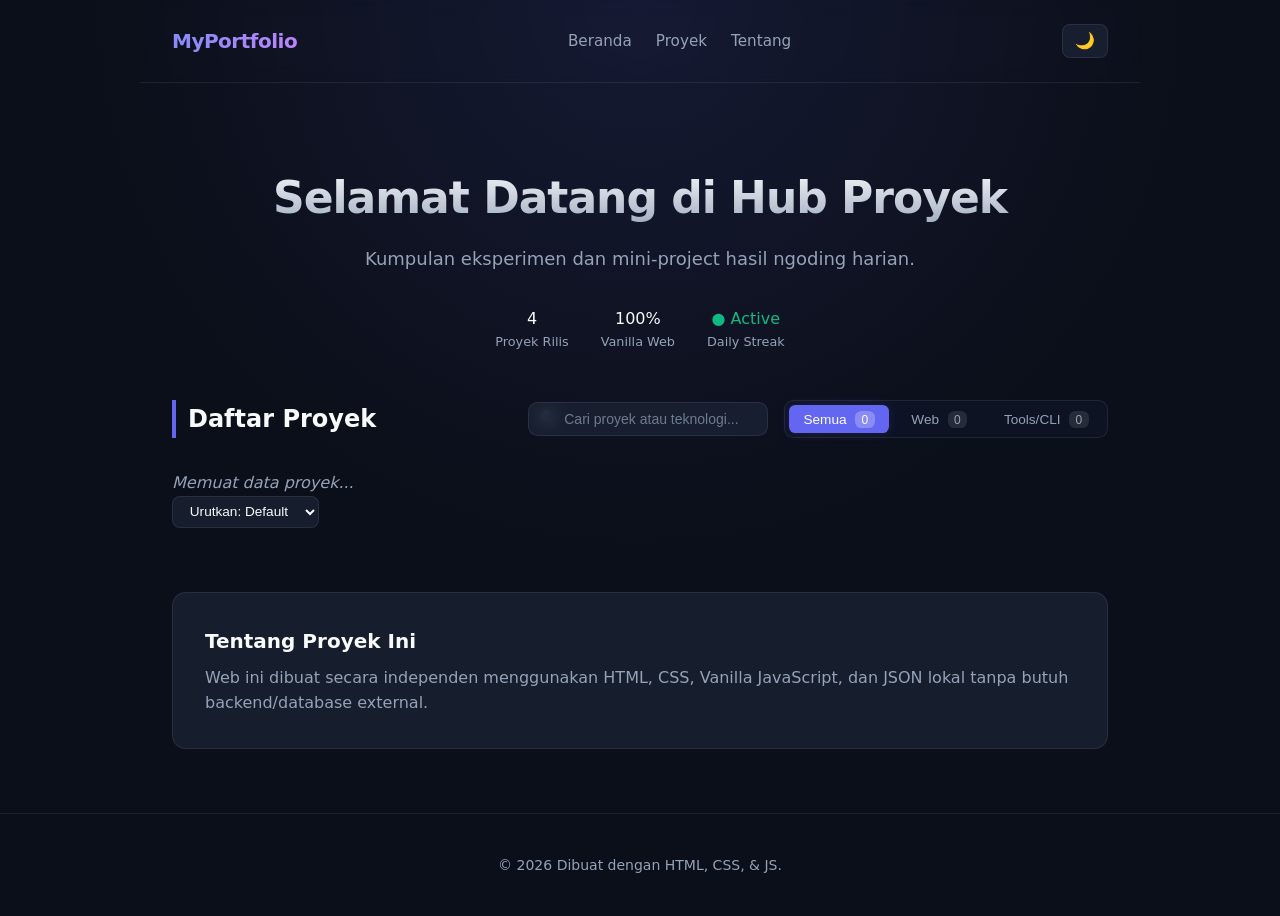
==== index.html @ 09abb9d1 "Add dropdown for project sorting options" ====
<!DOCTYPE html>
<html lang="id">
<head>
  <meta charset="UTF-8">
  <meta name="viewport" content="width=device-width, initial-scale=1.0">
  <title>Katalog Proyek - Dev Daily</title>
  <link rel="stylesheet" href="style.css">
</head>
<body>

 <!-- Header / Navigasi (Tambahkan tombol Theme Toggle di sini) -->
  <header>
    <div class="logo">MyPortfolio</div>
    <nav>
      <ul>
        <li><a href="#home">Beranda</a></li>
        <li><a href="#projects">Proyek</a></li>
        <li><a href="#about">Tentang</a></li>
      </ul>
    </nav>
    
    <!-- FITUR 1: Tombol Toggle Tema -->
    <button id="theme-toggle" class="theme-btn" title="Ganti Tema">🌙</button>
  </header>

  <!-- ... (seluruh isi main content kamu tetap sama) ... -->




  <!-- Hero Section -->
  <section id="home" class="hero">
    <h1>Selamat Datang di Hub Proyek</h1>
    <p>Kumpulan eksperimen dan mini-project hasil ngoding harian.</p>

    <!-- Stat Banner (Fitur Baru) -->
    <div class="stats-container" style="display: flex; justify-content: center; gap: 2rem; margin-top: 2rem;">
      <div class="stat-item">
        <span class="stat-number" id="stat-total">4</span>
        <span class="stat-label" style="display: block; font-size: 0.8rem; color: var(--text-muted);">Proyek Rilis</span>
      </div>
      <div class="stat-item">
        <span class="stat-number">100%</span>
        <span class="stat-label" style="display: block; font-size: 0.8rem; color: var(--text-muted);">Vanilla Web</span>
      </div>
      <div class="stat-item">
        <span class="stat-number" style="color: #10b981;">● Active</span>
        <span class="stat-label" style="display: block; font-size: 0.8rem; color: var(--text-muted);">Daily Streak</span>
      </div>
    </div>
  </section>

  <!-- Main Content: Tempat nampilin data dari JSON -->
  <main>
    <section id="projects" class="project-section">
      <div class="section-header">
        <h2>Daftar Proyek</h2>
        
        <div style="display: flex; gap: 1rem; flex-wrap: wrap; align-items: center;">
        <!-- Search Box dengan Ikon -->
<div class="search-box">
  <span class="search-icon">🔍</span>
  <input 
    type="text" 
    id="search-input" 
    placeholder="Cari proyek atau teknologi..." 
    autocomplete="off"
  >
</div>

          <!-- Filter Kategori -->
         <!-- Filter Kategori dengan Counter (Fitur 1) -->
<div class="filter-container">
  <button class="filter-btn active" data-category="all">
    Semua <span id="count-all" class="badge-count">0</span>
  </button>
  <button class="filter-btn" data-category="web">
    Web <span id="count-web" class="badge-count">0</span>
  </button>
  <button class="filter-btn" data-category="tools">
    Tools/CLI <span id="count-tools" class="badge-count">0</span>
  </button>
</div>
        </div>
      </div>
      
      <!-- Container yang diisi data dari JSON pake JS -->
      <div id="project-container" class="project-grid">
        <p class="loading">Memuat data proyek...</p>
      </div>
    </section>

    <!-- Dropdown Sorting Proyek -->
<select id="sort-select" style="background: var(--card-bg); border: 1px solid var(--card-border); color: var(--text-main); padding: 0.4rem 0.8rem; border-radius: 0.5rem; font-size: 0.85rem; outline: none; cursor: pointer;">
  <option value="default">Urutkan: Default</option>
  <option value="asc">Judul: A - Z</option>
  <option value="desc">Judul: Z - A</option>
</select>

    <!-- Section Tentang / About -->
    <section id="about" class="about-section">
      <h2>Tentang Proyek Ini</h2>
      <p>Web ini dibuat secara independen menggunakan HTML, CSS, Vanilla JavaScript, dan JSON lokal tanpa butuh backend/database external.</p>
    </section>
  </main>

  <!-- Footer -->
  <footer>
    <p>&copy; 2026 Dibuat dengan HTML, CSS, & JS.</p>
  </footer>

  <script src="script.js"></script>
    <!-- FITUR 2: Tombol Back to Top -->
  <button id="back-to-top" class="back-to-top-btn hidden" title="Ke Atas">↑</button>
</body>
</html>
---- style.css ----
/* ==========================================
   1. RESET & VARIABLES (MODERN DARK THEME)
   ========================================== */
* {
  margin: 0;
  padding: 0;
  box-sizing: border-box;
}

:root {
  --primary-color: #6366f1;
  --primary-hover: #4f46e5;
  --primary-glow: rgba(99, 102, 241, 0.15);
  --bg-color: #0b0f19;
  --card-bg: rgba(30, 41, 59, 0.6);
  --card-border: rgba(255, 255, 255, 0.08);
  --text-main: #f8fafc;
  --text-muted: #94a3b8;
  --border-color: #1e293b;
  --max-width: 1000px;
}

body {
  font-family: system-ui, -apple-system, BlinkMacSystemFont, 'Segoe UI', Roboto, sans-serif;
  background-color: var(--bg-color);
  color: var(--text-main);
  line-height: 1.6;
  min-height: 100vh;
  /* Background gradient lembut */
  background-image: radial-gradient(circle at 50% 0%, rgba(99, 102, 241, 0.12) 0%, transparent 50%);
  background-attachment: fixed;
}

/* Custom Scrollbar */
::-webkit-scrollbar {
  width: 8px;
}
::-webkit-scrollbar-track {
  background: var(--bg-color);
}
::-webkit-scrollbar-thumb {
  background: var(--border-color);
  border-radius: 4px;
}
::-webkit-scrollbar-thumb:hover {
  background: var(--primary-color);
}

/* ==========================================
   2. HEADER & NAVIGATION
   ========================================== */
header {
  display: flex;
  justify-content: space-between;
  align-items: center;
  max-width: var(--max-width);
  margin: 0 auto;
  padding: 1.5rem 2rem;
  border-bottom: 1px solid var(--card-border);
  backdrop-filter: blur(8px);
}

.logo {
  font-size: 1.25rem;
  font-weight: 800;
  background: linear-gradient(135deg, #818cf8, #c084fc);
  -webkit-background-clip: text;
  -webkit-text-fill-color: transparent;
  letter-spacing: -0.5px;
}

nav ul {
  display: flex;
  gap: 1.5rem;
  list-style: none;
}

nav a {
  color: var(--text-muted);
  text-decoration: none;
  font-weight: 500;
  font-size: 0.95rem;
  transition: all 0.2s ease;
}

nav a:hover {
  color: var(--text-main);
}

/* ==========================================
   3. HERO SECTION
   ========================================== */
.hero {
  text-align: center;
  padding: 5rem 1.5rem 3rem;
  max-width: var(--max-width);
  margin: 0 auto;
}

.hero h1 {
  font-size: 2.75rem;
  font-weight: 800;
  margin-bottom: 0.75rem;
  letter-spacing: -1px;
  background: linear-gradient(to bottom, #ffffff, var(--text-muted));
  -webkit-background-clip: text;
  -webkit-text-fill-color: transparent;
}

.hero p {
  color: var(--text-muted);
  font-size: 1.125rem;
  max-width: 600px;
  margin: 0 auto;
}

/* ==========================================
   4. MAIN CONTENT & GRID
   ========================================== */
main {
  max-width: var(--max-width);
  margin: 0 auto;
  padding: 0 2rem 4rem;
}

.section-header {
  display: flex;
  justify-content: space-between;
  align-items: center;
  flex-wrap: wrap;
  gap: 1rem;
  margin-bottom: 2rem;
}

.project-section h2 {
  font-size: 1.5rem;
  font-weight: 700;
  border-left: 4px solid var(--primary-color);
  padding-left: 0.75rem;
}

.filter-container {
  display: flex;
  gap: 0.5rem;
  background: rgba(15, 23, 42, 0.6);
  padding: 0.25rem;
  border-radius: 0.6rem;
  border: 1px solid var(--card-border);
}

.filter-btn {
  background: transparent;
  color: var(--text-muted);
  border: none;
  padding: 0.4rem 0.9rem;
  border-radius: 0.4rem;
  cursor: pointer;
  font-size: 0.85rem;
  font-weight: 500;
  transition: all 0.2s ease;
}

.filter-btn:hover {
  color: var(--text-main);
}

.filter-btn.active {
  background-color: var(--primary-color);
  color: #ffffff;
  box-shadow: 0 0 12px var(--primary-glow);
}

/* Grid layout */
.project-grid {
  display: grid;
  grid-template-columns: repeat(auto-fill, minmax(290px, 1fr));
  gap: 1.5rem;
}

/* Glassmorphism Card Style */
.card {
  background: var(--card-bg);
  backdrop-filter: blur(12px);
  -webkit-backdrop-filter: blur(12px);
  border: 1px solid var(--card-border);
  border-radius: 0.85rem;
  padding: 1.75rem;
  display: flex;
  flex-direction: column;
  justify-content: space-between;
  transition: transform 0.25s ease, border-color 0.25s ease, box-shadow 0.25s ease;
}

.card:hover {
  transform: translateY(-5px);
  border-color: rgba(99, 102, 241, 0.4);
  box-shadow: 0 12px 24px -10px var(--primary-glow);
}

.card h3 {
  font-size: 1.2rem;
  font-weight: 700;
  margin-bottom: 0.5rem;
}

.card p {
  color: var(--text-muted);
  font-size: 0.925rem;
  line-height: 1.5;
  margin-bottom: 1.25rem;
}

.loading {
  color: var(--text-muted);
  font-style: italic;
}

/* ==========================================
   5. ABOUT SECTION
   ========================================== */
.about-section {
  margin-top: 4rem;
  padding: 2rem;
  background: var(--card-bg);
  backdrop-filter: blur(12px);
  border-radius: 0.85rem;
  border: 1px solid var(--card-border);
}

.about-section h2 {
  font-size: 1.25rem;
  margin-bottom: 0.5rem;
}

.about-section p {
  color: var(--text-muted);
}

/* ==========================================
   6. DETAIL PAGE STYLES (detail.html)
   ========================================== */
.detail-container {
  max-width: 750px;
  margin: 3rem auto;
  background: var(--card-bg);
  backdrop-filter: blur(12px);
  border: 1px solid var(--card-border);
  border-radius: 0.85rem;
  padding: 2.5rem;
  box-shadow: 0 20px 30px -15px rgba(0, 0, 0, 0.5);
}

.detail-header h1 {
  font-size: 2.25rem;
  font-weight: 800;
  letter-spacing: -0.5px;
  margin-bottom: 0.5rem;
}

.detail-body h2 {
  font-size: 1.2rem;
  margin-bottom: 0.75rem;
  color: var(--text-main);
}

.detail-body p {
  white-space: pre-line;
  color: var(--text-muted);
  font-size: 1rem;
  line-height: 1.8;
}

.btn-link {
  display: inline-block;
  background-color: var(--primary-color);
  color: white;
  text-decoration: none;
  padding: 0.65rem 1.25rem;
  border-radius: 0.5rem;
  font-size: 0.9rem;
  font-weight: 600;
  box-shadow: 0 4px 12px var(--primary-glow);
  transition: all 0.2s ease;
}

.btn-link:hover {
  background-color: var(--primary-hover);
  transform: translateY(-2px);
}

/* ==========================================
   7. FOOTER & RESPONSIVE
   ========================================== */
footer {
  text-align: center;
  padding: 2.5rem 1.5rem;
  border-top: 1px solid var(--card-border);
  color: var(--text-muted);
  font-size: 0.875rem;
}

@media (max-width: 640px) {
  header {
    flex-direction: column;
    gap: 1rem;
  }
  
  .hero h1 {
    font-size: 2rem;
  }

  .detail-container {
    padding: 1.5rem;
    margin: 1.5rem 1rem;
  }

  .detail-header h1 {
    font-size: 1.75rem;
  }
}

/* ==========================================
  8. SEARCH BOX STYLES
   ========================================== */
.search-box {
  position: relative;
  display: flex;
  align-items: center;
  min-width: 240px;
}

.search-icon {
  position: absolute;
  left: 0.75rem;
  font-size: 0.85rem;
  color: var(--text-muted);
  pointer-events: none;
}

#search-input {
  width: 100%;
  background: var(--card-bg);
  backdrop-filter: blur(8px);
  border: 1px solid var(--card-border);
  color: var(--text-main);
  padding: 0.5rem 0.8rem 0.5rem 2.2rem; 
  border-radius: 0.6rem;
  font-size: 0.875rem;
  outline: none;
  transition: all 0.25s ease;
}

/* Placeholder Styling */
#search-input::placeholder {
  color: var(--text-muted);
  opacity: 0.7;
}

/* Hover & Focus State (Glow Effect) */
#search-input:hover {
  border-color: rgba(99, 102, 241, 0.3);
}

#search-input:focus {
  border-color: var(--primary-color);
  box-shadow: 0 0 12px var(--primary-glow);
  background: rgba(30, 41, 59, 0.8);
}

/* Adjustments untuk Layar HP */
@media (max-width: 640px) {
  .search-box {
    width: 100%; /* Penuhi lebar screen di mobile */
    min-width: unset;
  }
}

/* ==========================================
   9. LIGHT THEME VARIABLES
   ========================================== */
body.light-theme {
  --bg-color: #f8fafc;
  --card-bg: rgba(255, 255, 255, 0.8);
  --card-border: rgba(0, 0, 0, 0.08);
  --text-main: #0f172a;
  --text-muted: #64748b;
  --border-color: #e2e8f0;
  background-image: radial-gradient(circle at 50% 0%, rgba(99, 102, 241, 0.08) 0%, transparent 50%);
}

.theme-btn {
  background: var(--card-bg);
  border: 1px solid var(--card-border);
  color: var(--text-main);
  padding: 0.4rem 0.75rem;
  border-radius: 0.5rem;
  cursor: pointer;
  font-size: 1rem;
  transition: all 0.2s ease;
}

.theme-btn:hover {
  border-color: var(--primary-color);
  transform: scale(1.05);
}

/* ==========================================
   10. BACK TO TOP BUTTON
   ========================================== */
.back-to-top-btn {
  position: fixed;
  bottom: 2rem;
  right: 2rem;
  background-color: var(--primary-color);
  color: white;
  border: none;
  width: 42px;
  height: 42px;
  border-radius: 50%;
  cursor: pointer;
  font-size: 1.2rem;
  font-weight: bold;
  box-shadow: 0 4px 12px var(--primary-glow);
  transition: all 0.3s ease;
  z-index: 99;
}

.back-to-top-btn:hover {
  background-color: var(--primary-hover);
  transform: translateY(-3px);
}

.back-to-top-btn.hidden {
  opacity: 0;
  visibility: hidden;
  transform: translateY(10px);
}

/* ==========================================
   11. BADGE COUNT STYLES
   ========================================== */
.badge-count {
  background: rgba(255, 255, 255, 0.1);
  font-size: 0.75rem;
  padding: 0.1rem 0.4rem;
  border-radius: 0.4rem;
  margin-left: 0.3rem;
}

.filter-btn.active .badge-count {
  background: rgba(255, 255, 255, 0.25);
}

/* ==========================================
   12. SKELETON LOADING EFFECT
   ========================================== */
.skeleton-card {
  background: var(--card-bg);
  border: 1px solid var(--card-border);
  border-radius: 0.85rem;
  padding: 1.75rem;
  display: flex;
  flex-direction: column;
  gap: 1rem;
}

.skeleton-line {
  height: 14px;
  background: linear-gradient(
    90deg,
    rgba(255, 255, 255, 0.03) 25%,
    rgba(255, 255, 255, 0.08) 37%,
    rgba(255, 255, 255, 0.03) 63%
  );
  background-size: 400% 100%;
  border-radius: 4px;
  animation: skeleton-shimmer 1.4s ease infinite;
}

.skeleton-title {
  height: 22px;
  width: 60%;
}

.skeleton-text {
  width: 90%;
}

.skeleton-text-short {
  width: 40%;
}

@keyframes skeleton-shimmer {
  0% { background-position: 100% 50%; }
  100% { background-position: 0 50%; }
}

/* ==========================================
   13. TOAST NOTIFICATION (detail.html)
   ========================================== */
.toast {
  position: fixed;
  bottom: 2rem;
  left: 50%;
  transform: translateX(-50%);
  background-color: var(--primary-color);
  color: white;
  padding: 0.6rem 1.2rem;
  border-radius: 2rem;
  font-size: 0.875rem;
  font-weight: 600;
  box-shadow: 0 10px 20px rgba(0, 0, 0, 0.3);
  transition: all 0.3s ease;
  z-index: 1000;
}

.toast.hidden {
  opacity: 0;
  transform: translate(-50%, 20px);
  pointer-events: none;
}
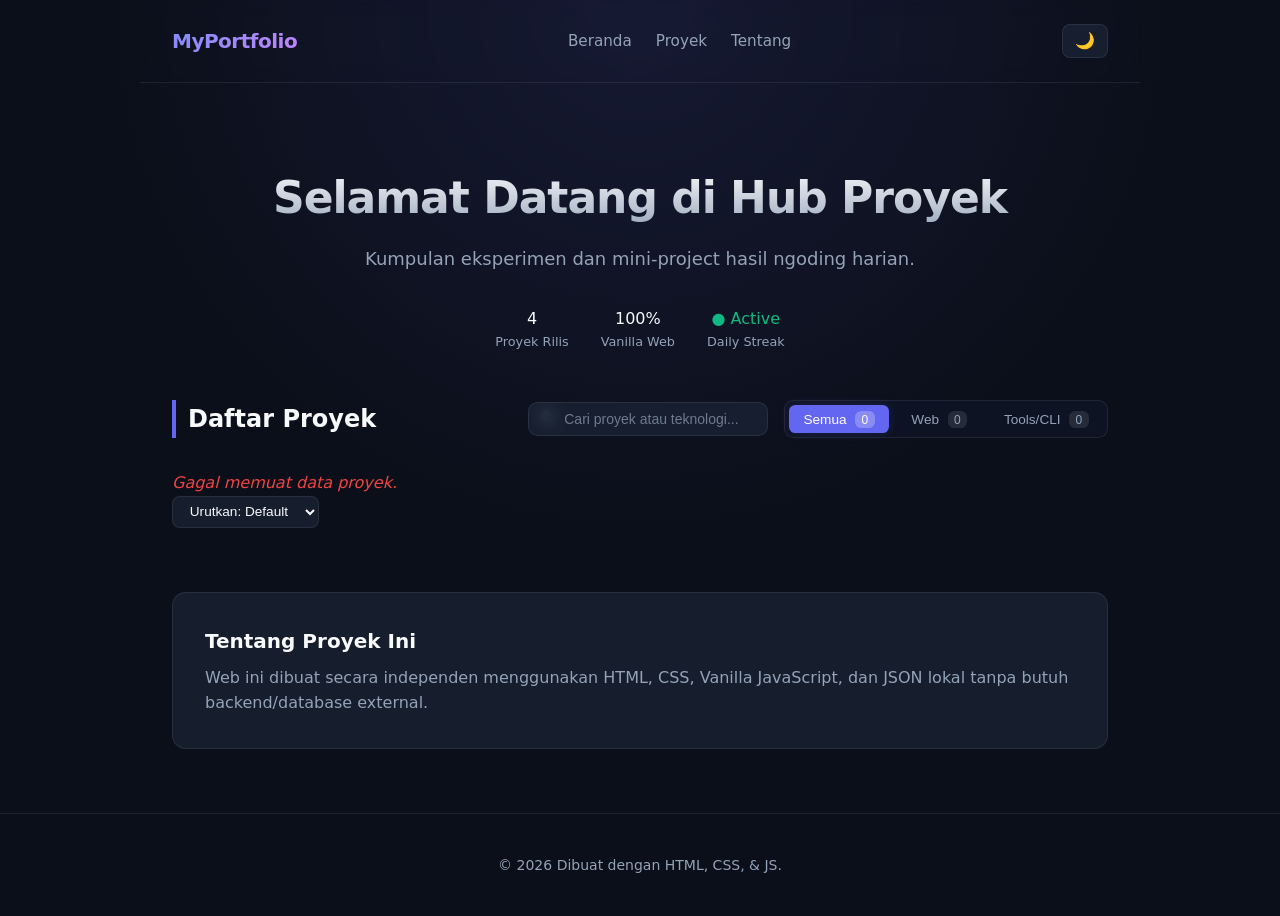
==== commit 288292a5: "Update index.html" ====
--- a/index.html
+++ b/index.html
@@ -102,6 +102,16 @@
       <h2>Tentang Proyek Ini</h2>
       <p>Web ini dibuat secara independen menggunakan HTML, CSS, Vanilla JavaScript, dan JSON lokal tanpa butuh backend/database external.</p>
     </section>
+
+    <!-- Modal Quick Preview Code -->
+<div id="code-modal" class="toast hidden" style="position: fixed; top: 50%; left: 50%; transform: translate(-50%, -50%); background: var(--bg-color); border: 1px solid var(--card-border); padding: 1.5rem; border-radius: 0.8rem; z-index: 10000; width: 90%; max-width: 500px; box-shadow: 0 20px 25px -5px rgba(0, 0, 0, 0.5);">
+  <div style="display: flex; justify-content: space-between; align-items: center; margin-bottom: 1rem;">
+    <h4 id="modal-title" style="margin: 0; color: var(--text-main);">Preview Kode</h4>
+    <button id="close-modal-btn" style="background: transparent; border: none; color: var(--text-muted); cursor: pointer; font-size: 1.2rem;">✕</button>
+  </div>
+  <pre style="background: rgba(0,0,0,0.3); padding: 1rem; border-radius: 0.5rem; font-size: 0.8rem; color: #38bdf8; overflow-x: auto;"><code id="modal-code">// Loading preview...</code></pre>
+</div>
+    
   </main>
 
   <!-- Footer -->
@@ -109,8 +119,8 @@
     <p>&copy; 2026 Dibuat dengan HTML, CSS, & JS.</p>
   </footer>
 
-  <script src="script.js"></script>
-    <!-- FITUR 2: Tombol Back to Top -->
+  <!-- Sesuaikan pemanggilan JS utama -->
+  <script src="index.js"></script>
   <button id="back-to-top" class="back-to-top-btn hidden" title="Ke Atas">↑</button>
 </body>
 </html>
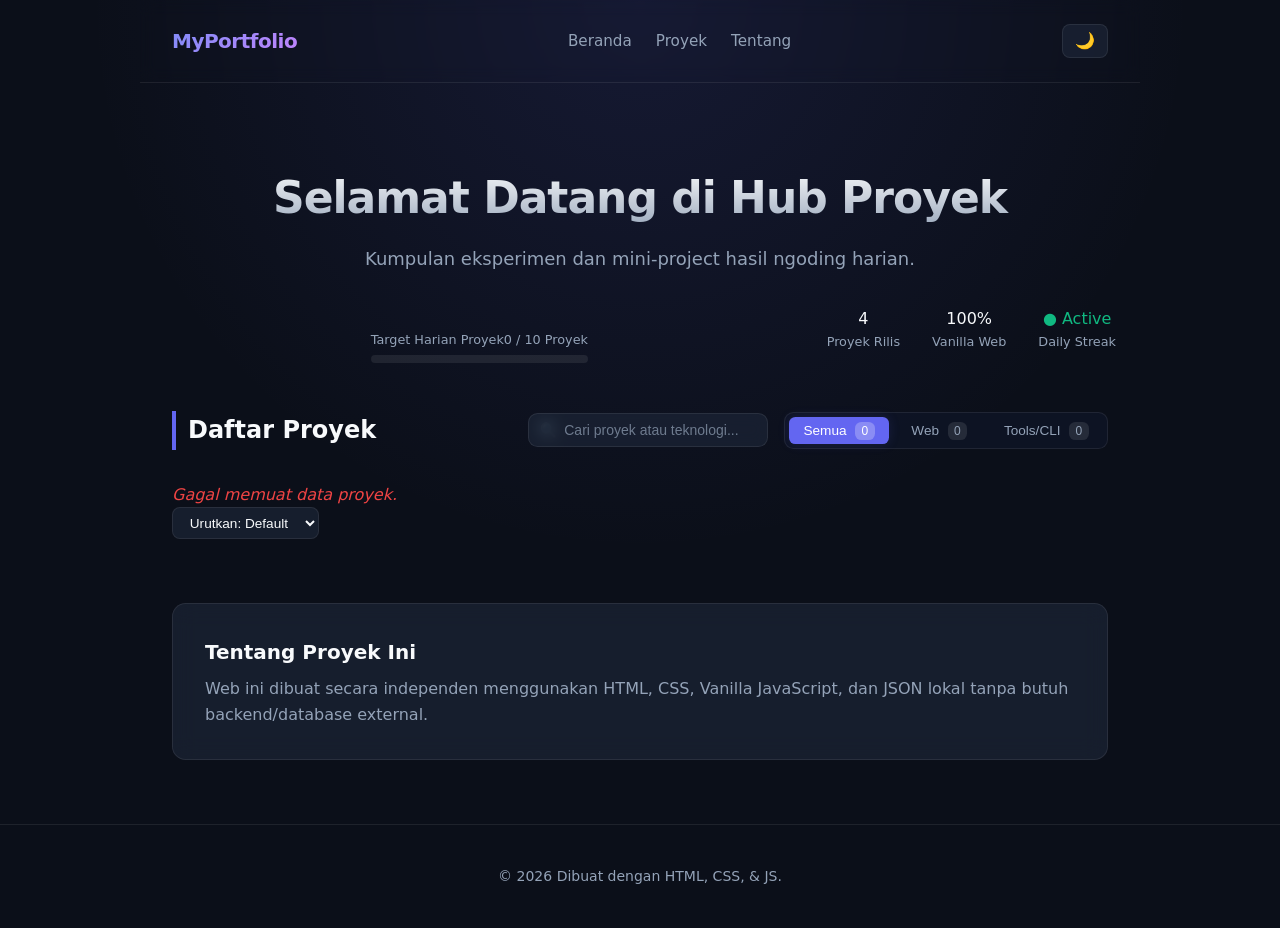
==== commit b5a8d83f: "Update index.html" ====
--- a/index.html
+++ b/index.html
@@ -35,6 +35,16 @@
 
     <!-- Stat Banner (Fitur Baru) -->
     <div class="stats-container" style="display: flex; justify-content: center; gap: 2rem; margin-top: 2rem;">
+      <!-- FITUR 2: Target Progress Bar -->
+<div style="max-width: 400px; margin: 1.5rem auto 0; text-align: center;">
+  <div style="display: flex; justify-content: space-between; font-size: 0.8rem; color: var(--text-muted); margin-bottom: 0.3rem;">
+    <span>Target Harian Proyek</span>
+    <span id="target-text">0 / 10 Proyek</span>
+  </div>
+  <div style="background: var(--card-border); border-radius: 1rem; height: 8px; overflow: hidden;">
+    <div id="target-progress-bar" style="background: var(--primary-color); height: 100%; width: 0%; transition: width 0.5s ease;"></div>
+  </div>
+</div>
       <div class="stat-item">
         <span class="stat-number" id="stat-total">4</span>
         <span class="stat-label" style="display: block; font-size: 0.8rem; color: var(--text-muted);">Proyek Rilis</span>
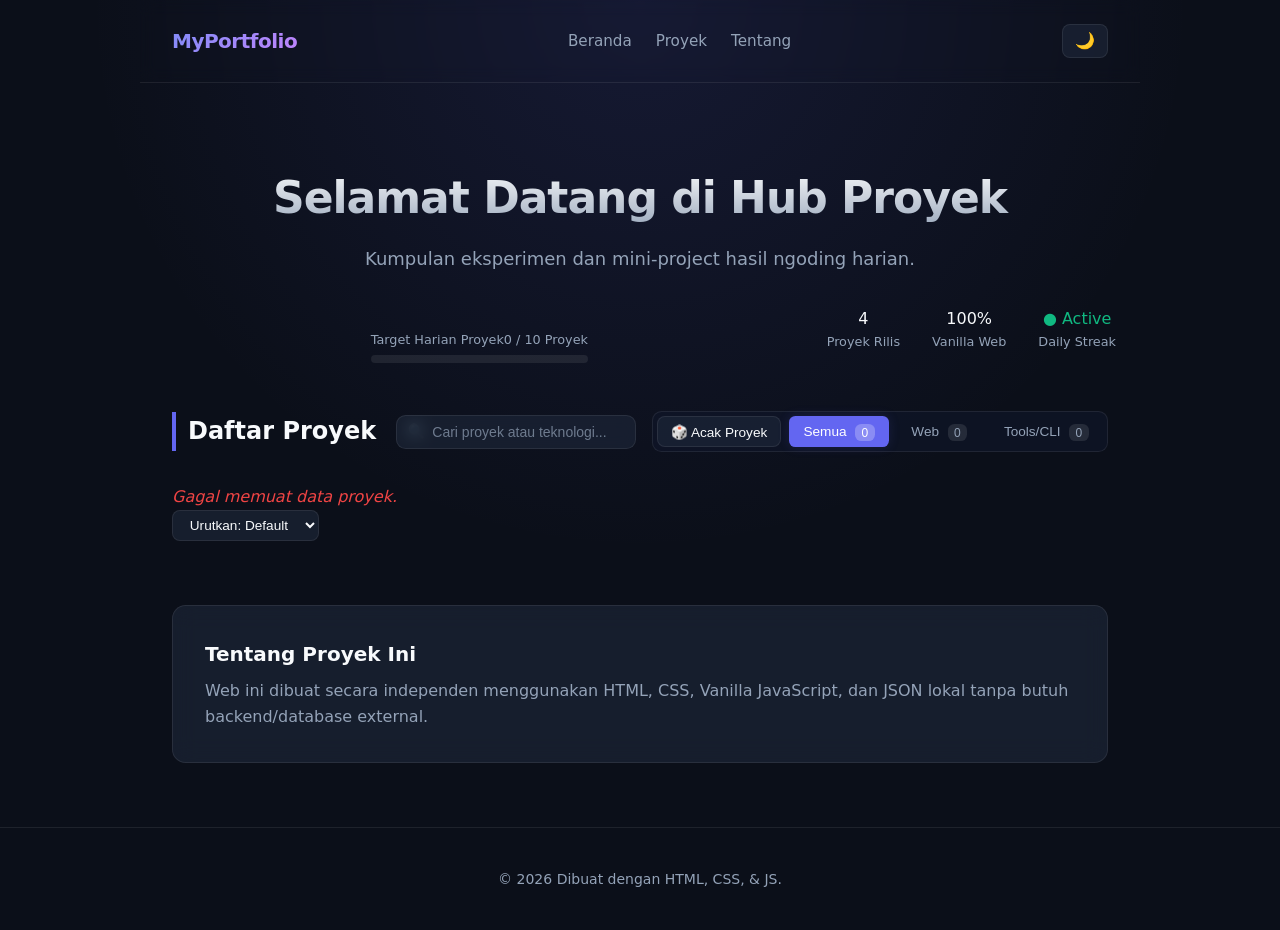
==== commit 8ccc7589: "Update index.html" ====
--- a/index.html
+++ b/index.html
@@ -81,6 +81,10 @@
           <!-- Filter Kategori -->
          <!-- Filter Kategori dengan Counter (Fitur 1) -->
 <div class="filter-container">
+  <!-- Tombol Random Project -->
+<button id="random-project-btn" style="background: var(--card-bg); border: 1px solid var(--card-border); color: var(--text-main); padding: 0.4rem 0.8rem; border-radius: 0.5rem; font-size: 0.85rem; cursor: pointer; transition: all 0.2s ease;">
+  🎲 Acak Proyek
+</button>
   <button class="filter-btn active" data-category="all">
     Semua <span id="count-all" class="badge-count">0</span>
   </button>
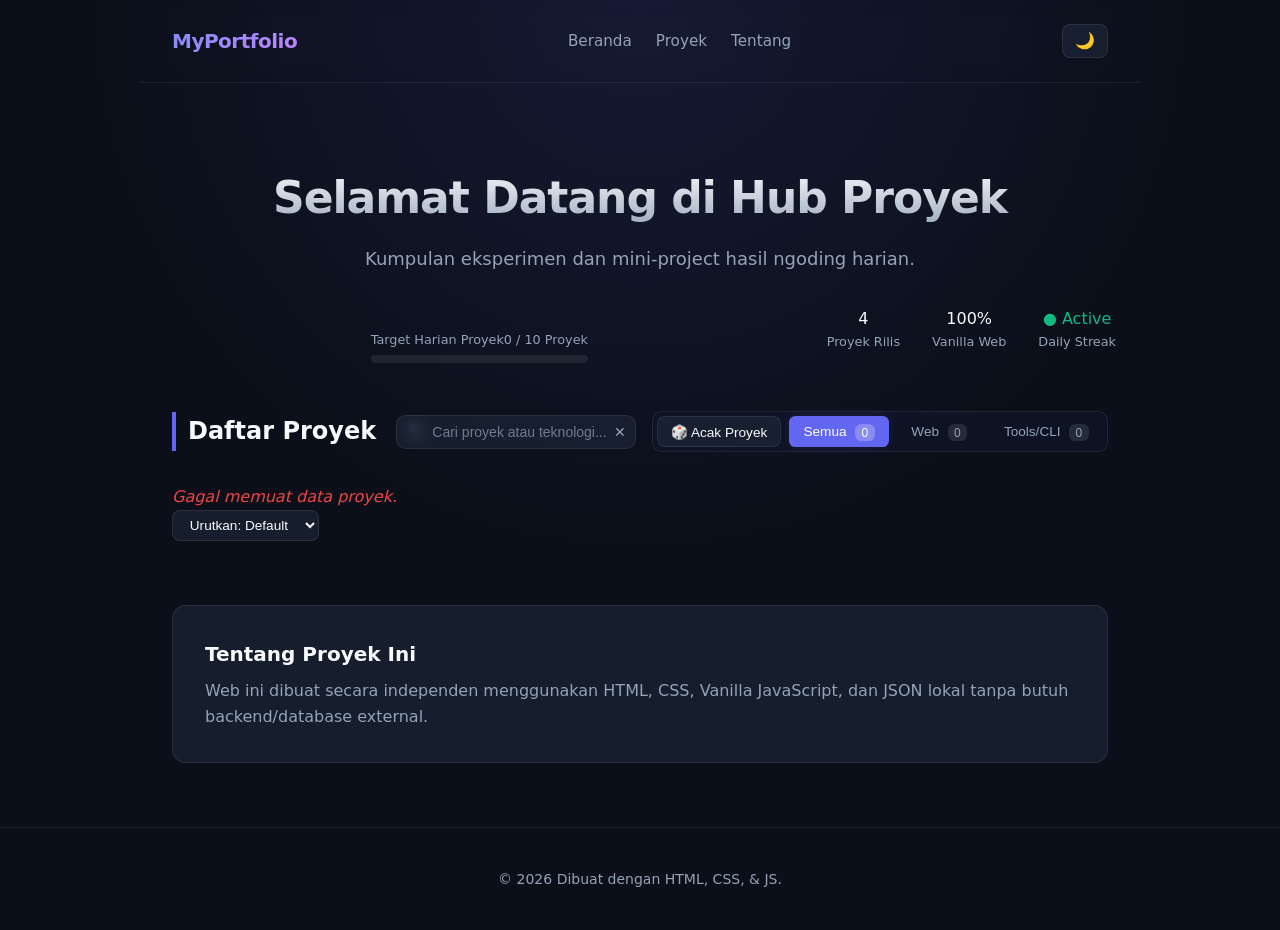
==== commit d995ec89: "Update index.html" ====
--- a/index.html
+++ b/index.html
@@ -70,12 +70,15 @@
         <!-- Search Box dengan Ikon -->
 <div class="search-box">
   <span class="search-icon">🔍</span>
+  <div style="position: relative; display: inline-block; width: 100%;">
   <input 
     type="text" 
     id="search-input" 
     placeholder="Cari proyek atau teknologi..." 
     autocomplete="off"
   >
+    <button id="clear-search-btn" class="hidden" style="position: absolute; right: 10px; top: 50%; transform: translateY(-50%); background: transparent; border: none; color: var(--text-muted); cursor: pointer; font-size: 0.9rem;">✕</button>
+</div>
 </div>
 
           <!-- Filter Kategori -->
@@ -136,5 +139,9 @@
   <!-- Sesuaikan pemanggilan JS utama -->
   <script src="index.js"></script>
   <button id="back-to-top" class="back-to-top-btn hidden" title="Ke Atas">↑</button>
+  <!-- FITUR 1: Toast Notification Index -->
+<div id="index-toast" class="toast hidden" style="position: fixed; bottom: 2rem; right: 2rem; background: var(--primary-color); color: white; padding: 0.75rem 1.25rem; border-radius: 0.5rem; box-shadow: 0 10px 15px -3px rgba(0,0,0,0.3); z-index: 9999; font-size: 0.85rem;">
+  Link berhasil disalin! 📋
+</div>
 </body>
 </html>
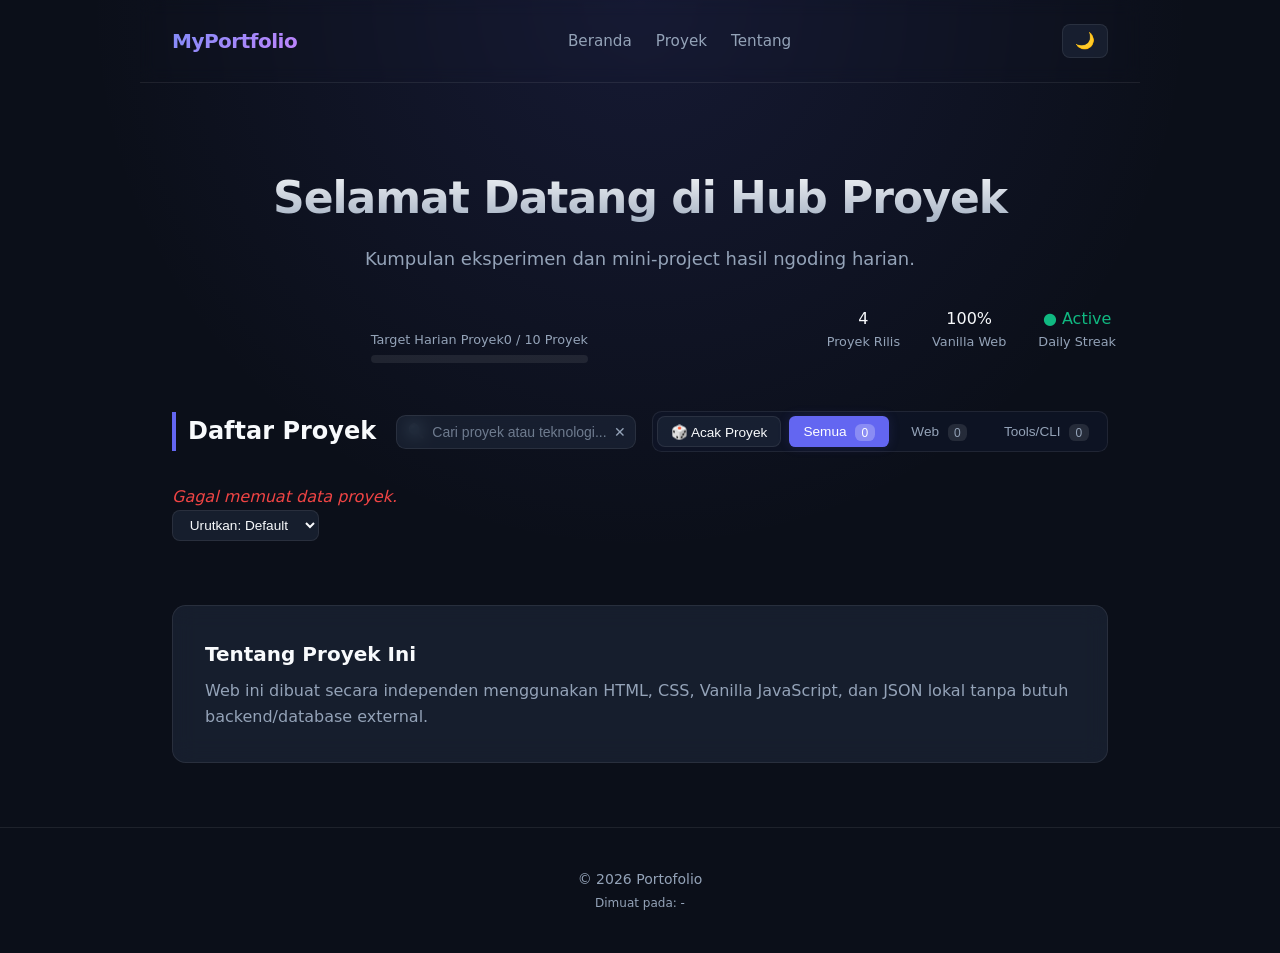
==== commit 2c3fcd77: "Update index.html" ====
--- a/index.html
+++ b/index.html
@@ -132,10 +132,13 @@
   </main>
 
   <!-- Footer -->
-  <footer>
-    <p>&copy; 2026 Dibuat dengan HTML, CSS, & JS.</p>
-  </footer>
-
+ <footer>
+  <p>© 2026 Portofolio</p>
+  <!-- FITUR 2: Timestamp Footer -->
+  <p style="font-size: 0.75rem; color: var(--text-muted); margin-top: 0.25rem;">
+    Dimuat pada: <span id="last-updated-time">-</span>
+  </p>
+</footer>
   <!-- Sesuaikan pemanggilan JS utama -->
   <script src="index.js"></script>
   <button id="back-to-top" class="back-to-top-btn hidden" title="Ke Atas">↑</button>
